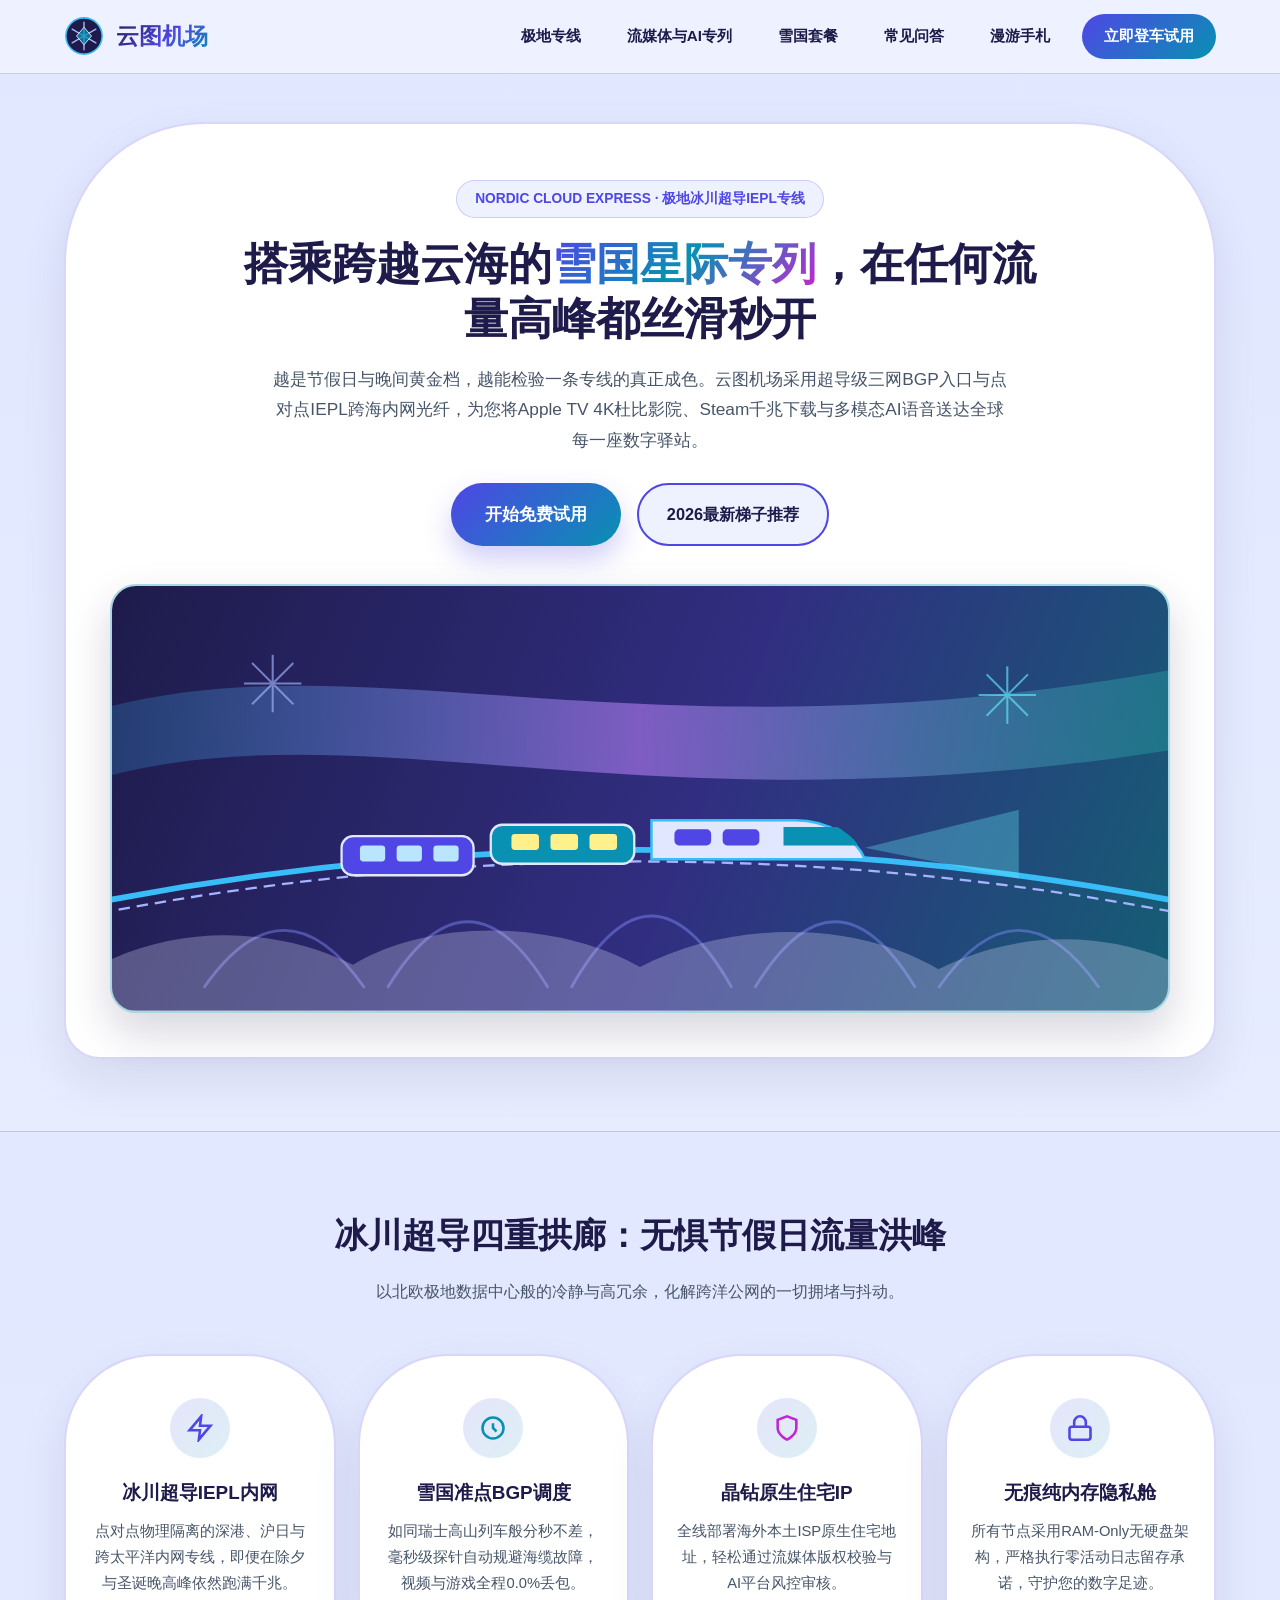
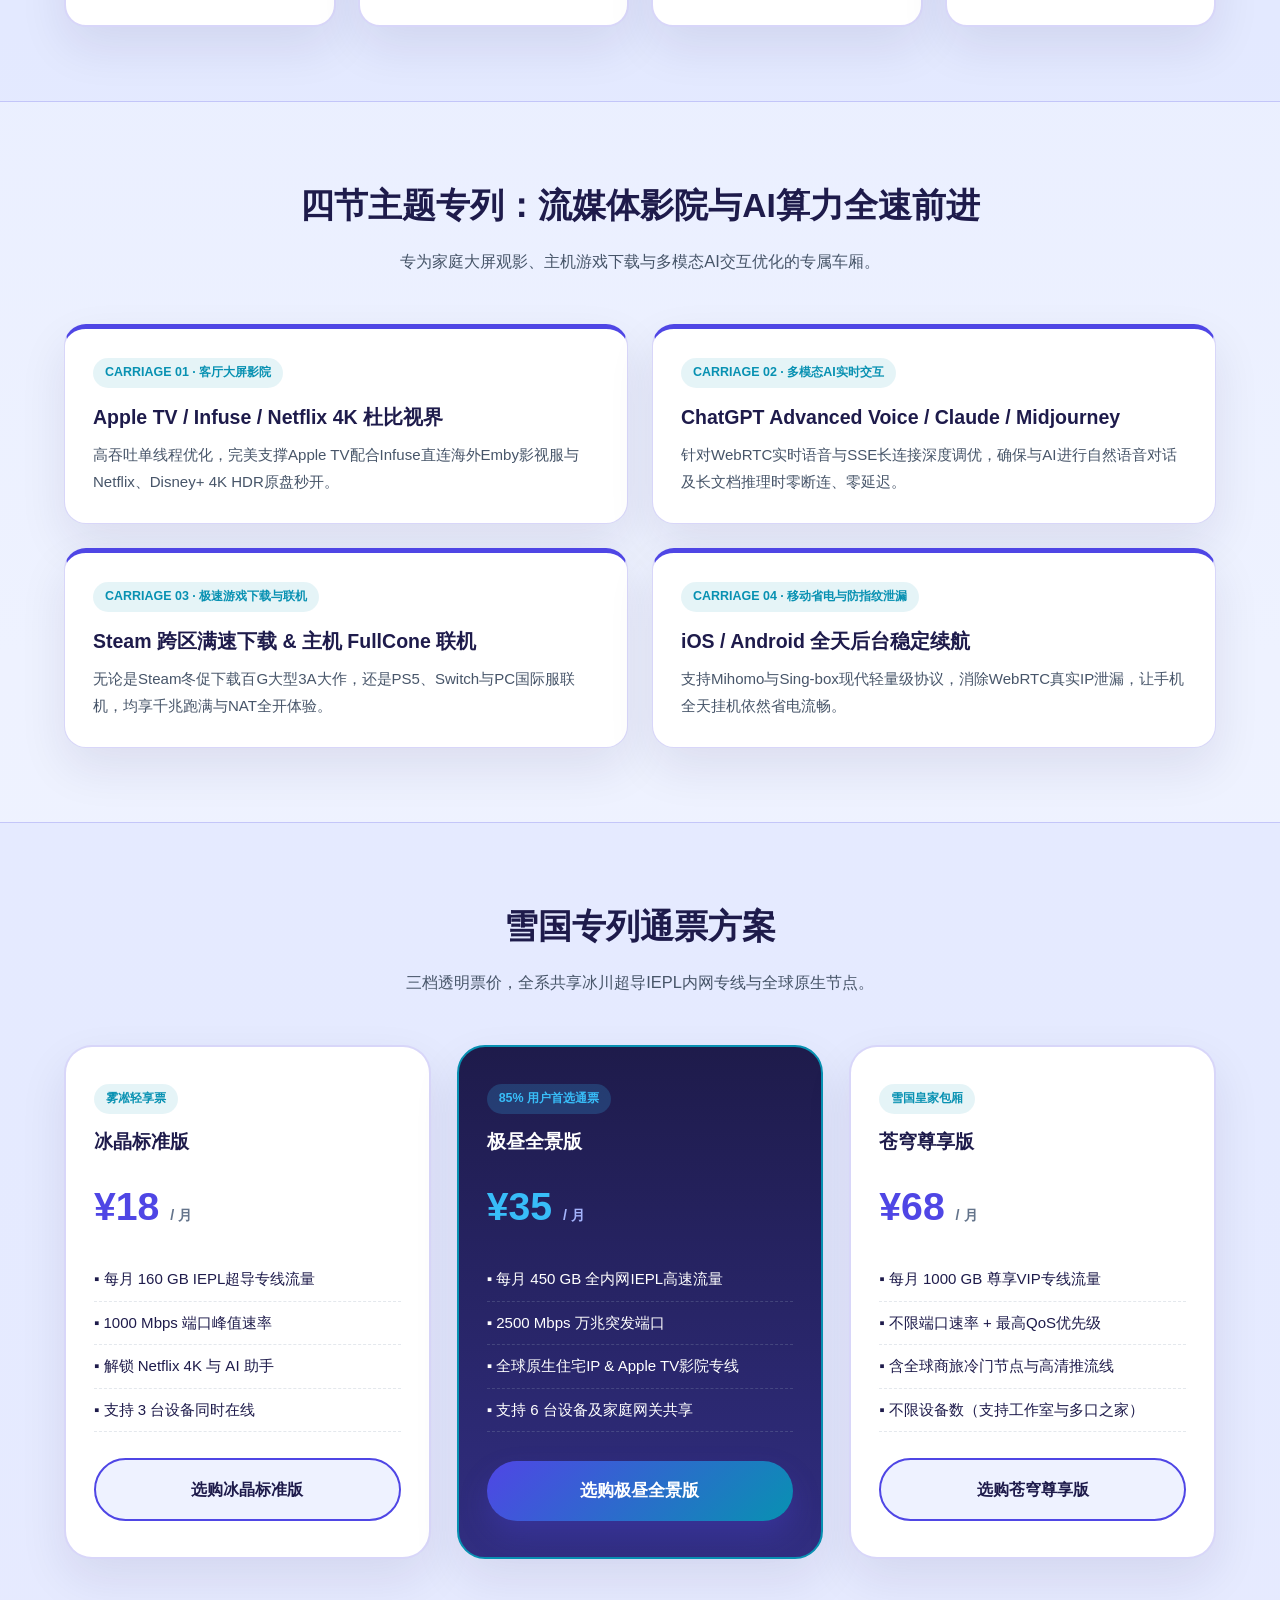
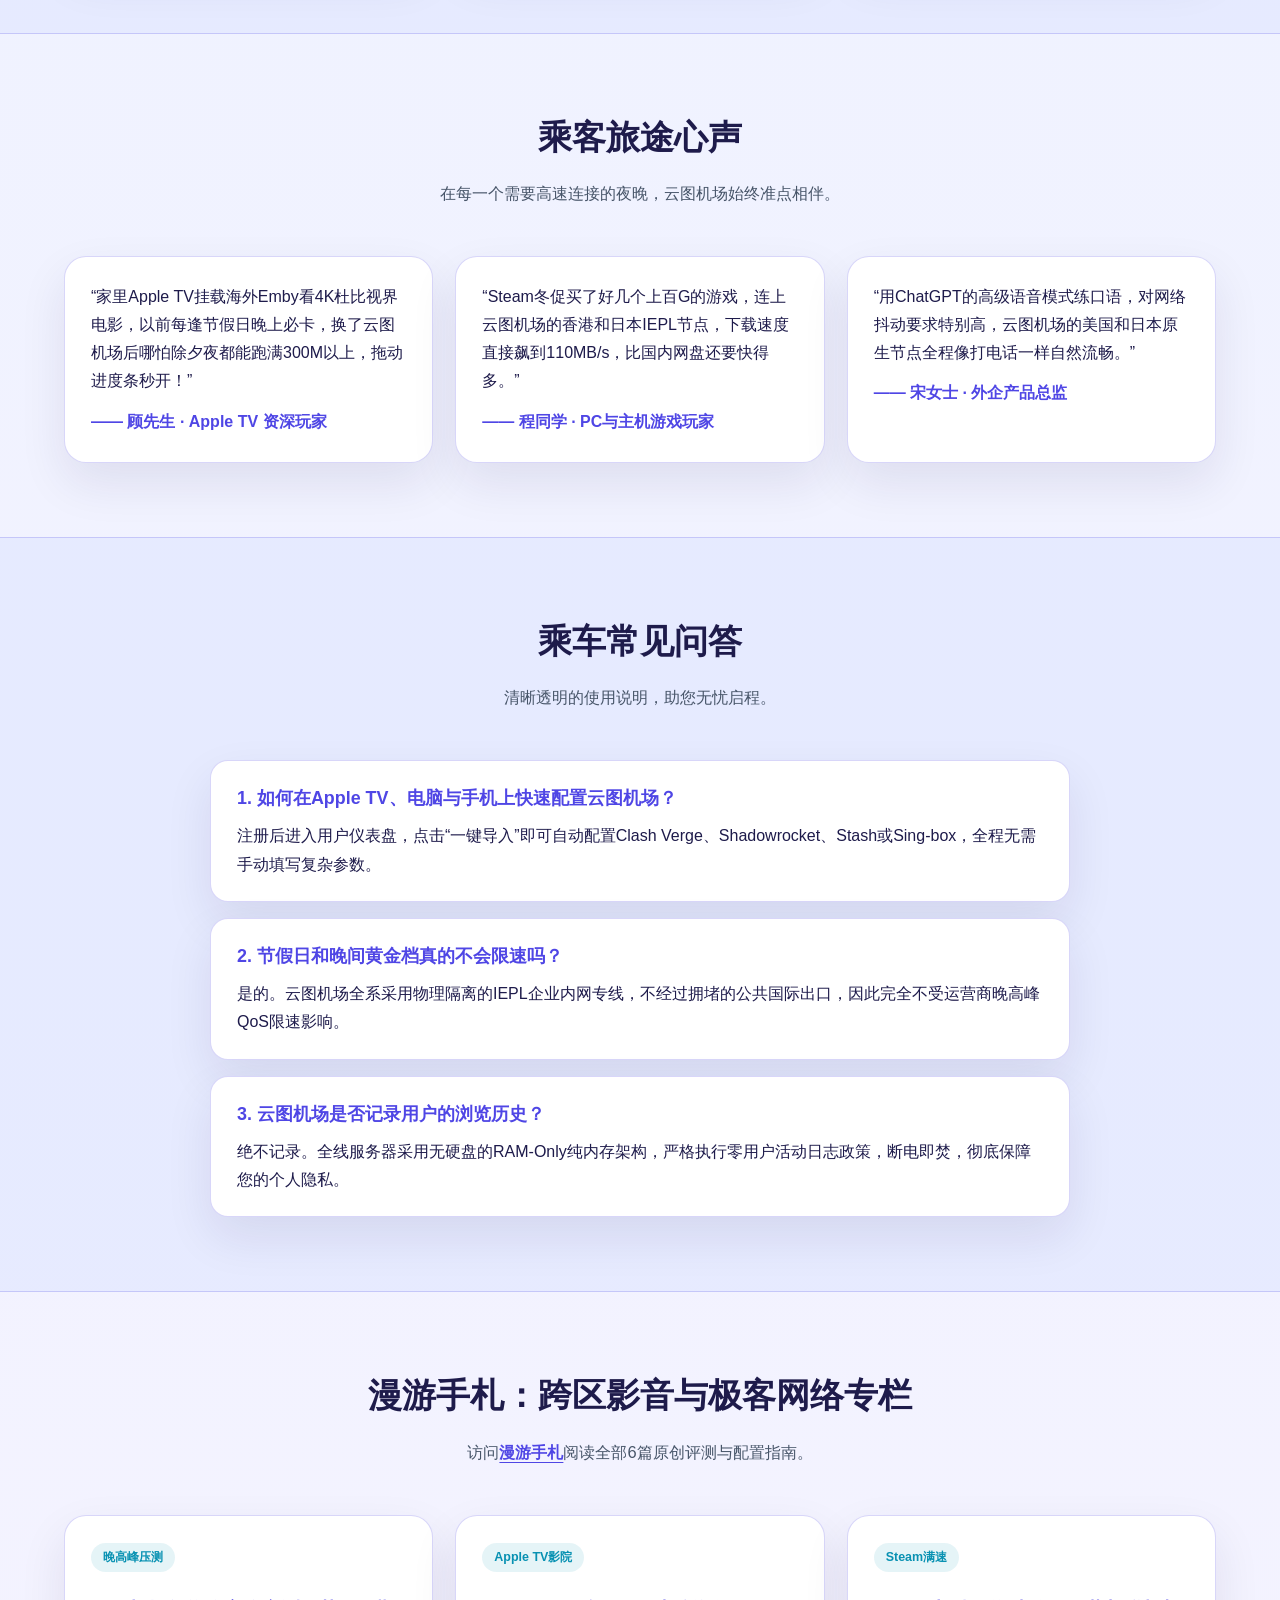
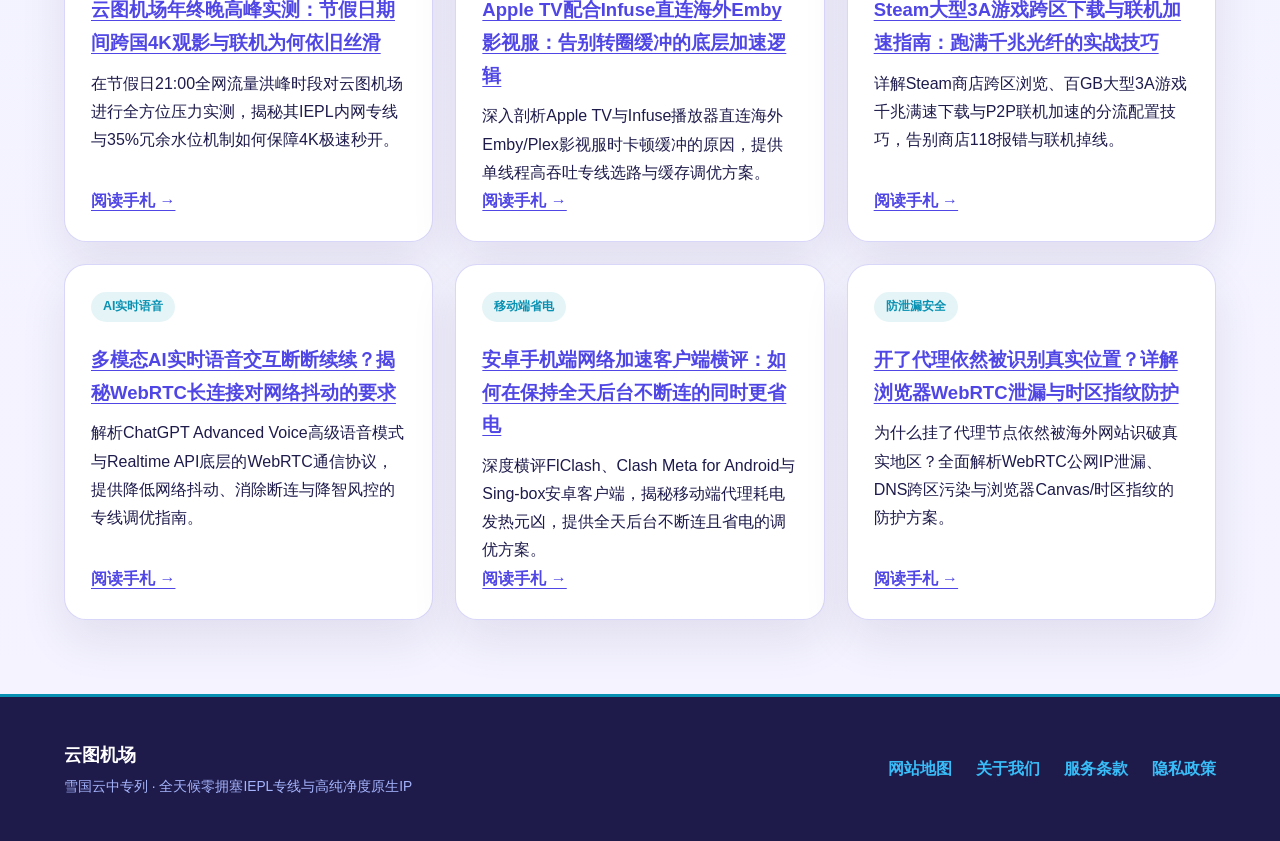
==== index.html @ 168250b0 "Deploy yuntujichang.christmas landing page" ====
<!DOCTYPE html>
<html lang="zh-CN">
<head>
  <meta charset="UTF-8">
  <meta name="viewport" content="width=device-width, initial-scale=1.0">
  <title>云图机场 - 极地雪国云中专列与全天候IEPL专线极速秒开网络加速服务</title>
  <meta name="description" content="云图机场以极地冰川级IEPL内网专线打造零拥塞网络加速服务，即使在节假日流量洪峰下依然保障4K流媒体、Steam联机与AI实时语音极速秒开，是值得信赖的机场推荐品牌。">
  <meta name="keywords" content="云图机场,网络加速,极速秒开,机场推荐,IEPL专线,Apple TV加速,Steam联机加速,AI语音专线">
  <link rel="canonical" href="https://yuntujichang.christmas/">
  <meta property="og:type" content="website">
  <meta property="og:title" content="云图机场 - 极地雪国云中专列与全天候IEPL网络加速">
  <meta property="og:description" content="搭载冰川超导IEPL内网专线，让Apple TV 4K观影、Steam跨区下载与AI语音对话瞬息直达。">
  <meta property="og:url" content="https://yuntujichang.christmas/">
  <meta property="og:image" content="https://yuntujichang.christmas/og-cover.png">
  <meta property="og:site_name" content="云图机场">
  <script type="application/ld+json">
  {
    "@context": "https://schema.org",
    "@type": "Product",
    "name": "云图机场",
    "brand": { "@type": "Brand", "name": "云图机场" },
    "description": "云图机场提供极地超导级三网BGP与IEPL内网专线网络加速服务，支持Apple TV 4K流媒体、Steam满速下载与AI实时语音极速秒开。",
    "offers": { "@type": "AggregateOffer", "lowPrice": "18.00", "highPrice": "68.00", "priceCurrency": "CNY", "offerCount": "3" }
  }
  </script>
  <link rel="stylesheet" href="style.css">
</head>
<body>
  <header class="nx-header">
  <div class="nx-container nx-nav-row">
    <a href="index.html" class="nx-brand">
      <svg width="40" height="40" viewBox="0 0 64 64" fill="none" xmlns="http://www.w3.org/2000/svg" aria-label="云图机场极地雪国晶钻徽标">
        <circle cx="32" cy="32" r="29" fill="#1E1B4B" stroke="#38BDF8" stroke-width="2.5"/>
        <path d="M32 10 L32 54 M13 21 L51 43 M51 21 L13 43" stroke="#A5B4FC" stroke-width="2.2" stroke-linecap="round"/>
        <polygon points="32,18 44,32 32,46 20,32" fill="#0891B2" fill-opacity="0.75" stroke="#E0E7FF" stroke-width="1.5"/>
      </svg>
      <span class="nx-brand-title">云图机场</span>
    </a>
    <nav class="nx-nav" aria-label="主导航">
      <a href="index.html#arcade">极地专线</a>
      <a href="index.html#express">流媒体与AI专列</a>
      <a href="index.html#chalet">雪国套餐</a>
      <a href="index.html#faq">常见问答</a>
      <a href="roaming-almanac.html">漫游手札</a>
      <a href="https://ww012.twilightaff.com/#/?code=A56DH1Af" class="btn-nx-top" rel="nofollow" target="_blank">立即登车试用</a>
    </nav>
  </div>
</header>
  <main>
    <section class="nx-hero">
      <div class="nx-container">
        <div class="nx-dome-frame">
          <div class="nx-frost-badge">NORDIC CLOUD EXPRESS · 极地冰川超导IEPL专线</div>
          <h1>搭乘跨越云海的<span>雪国星际专列</span>，在任何流量高峰都丝滑秒开</h1>
          <p class="nx-dome-sub">越是节假日与晚间黄金档，越能检验一条专线的真正成色。云图机场采用超导级三网BGP入口与点对点IEPL跨海内网光纤，为您将Apple TV 4K杜比影院、Steam千兆下载与多模态AI语音送达全球每一座数字驿站。</p>
          <div class="nx-cta-pair">
            <a href="https://ww012.twilightaff.com/#/?code=A56DH1Af" class="btn-nx-iris" rel="nofollow" target="_blank">开始免费试用</a>
            <a href="https://tizilab.net/paihang/" class="btn-nx-crystal" target="_blank">2026最新梯子推荐</a>
          </div>

          <!-- Animated SVG: Enchanted Cloud-Express Train Gliding Across Crystal Viaduct Above Clouds -->
          <div class="nx-train-stage" role="img" aria-label="云图机场极地雪国云中列车跨越冰晶高架桥与云海动态插画">
            <svg viewBox="0 0 920 370" fill="none" xmlns="http://www.w3.org/2000/svg">
              <defs>
                <linearGradient id="nordicSky" x1="0" y1="0" x2="920" y2="370" gradientUnits="userSpaceOnUse">
                  <stop offset="0%" stop-color="#1E1B4B"/>
                  <stop offset="55%" stop-color="#312E81"/>
                  <stop offset="100%" stop-color="#155E75"/>
                </linearGradient>
                <linearGradient id="crystalRibbon" x1="0" y1="0" x2="920" y2="0" gradientUnits="userSpaceOnUse">
                  <stop offset="0%" stop-color="#38BDF8" stop-opacity="0.2"/>
                  <stop offset="50%" stop-color="#C084FC" stop-opacity="0.55"/>
                  <stop offset="100%" stop-color="#2DD4BF" stop-opacity="0.25"/>
                </linearGradient>
              </defs>
              <rect width="920" height="370" fill="url(#nordicSky)"/>
              <!-- Undulating Northern Sky Light Ribbon -->
              <path d="M-20 110 C 220 40, 460 160, 940 70 L 940 140 C 460 220, 220 100, -20 170 Z" fill="url(#crystalRibbon)" class="anim-sky-ribbon"/>
              <!-- Spinning Geometric Ice Crystals -->
              <g class="anim-snowflake-1" stroke="#A5B4FC" stroke-width="1.8" opacity="0.65">
                <line x1="140" y1="60" x2="140" y2="110"/><line x1="115" y1="85" x2="165" y2="85"/>
                <line x1="122" y1="67" x2="158" y2="103"/><line x1="158" y1="67" x2="122" y2="103"/>
              </g>
              <g class="anim-snowflake-2" stroke="#67E8F9" stroke-width="1.8" opacity="0.65">
                <line x1="780" y1="70" x2="780" y2="120"/><line x1="755" y1="95" x2="805" y2="95"/>
                <line x1="762" y1="77" x2="798" y2="113"/><line x1="798" y1="77" x2="762" y2="113"/>
              </g>
              <!-- Arched Crystal Viaduct Bridge Spanning Across Clouds -->
              <path d="M-10 275 Q 460 185 930 275" stroke="#38BDF8" stroke-width="5"/>
              <path d="M-10 285 Q 460 195 930 285" stroke="#A5B4FC" stroke-width="2" stroke-dasharray="10 6"/>
              <!-- Viaduct Crystal Arches -->
              <path d="M80 350 Q 150 250 220 350 M240 350 Q 310 235 380 350 M400 350 Q 470 225 540 350 M560 350 Q 630 235 700 350 M720 350 Q 790 250 860 350" stroke="#818CF8" stroke-width="2.5" stroke-opacity="0.45" fill="none"/>
              <!-- Animated Cloud-Express Sky-Train (云图雪国专列) -->
              <g class="anim-sky-train">
                <!-- Carriage 3 -->
                <rect x="200" y="218" width="115" height="34" rx="10" fill="#4F46E5" stroke="#E0E7FF" stroke-width="2"/>
                <rect x="216" y="226" width="22" height="14" rx="3" fill="#BAE6FD"/>
                <rect x="248" y="226" width="22" height="14" rx="3" fill="#BAE6FD"/>
                <rect x="280" y="226" width="22" height="14" rx="3" fill="#BAE6FD"/>
                <!-- Carriage 2 -->
                <rect x="330" y="208" width="125" height="34" rx="10" fill="#0891B2" stroke="#E0E7FF" stroke-width="2"/>
                <rect x="348" y="216" width="24" height="14" rx="3" fill="#FEF08A"/>
                <rect x="382" y="216" width="24" height="14" rx="3" fill="#FEF08A"/>
                <rect x="416" y="216" width="24" height="14" rx="3" fill="#FEF08A"/>
                <!-- Aerodynamic Lead Locomotive -->
                <path d="M470 204 L595 204 C625 204 648 220 656 238 L470 238 Z" fill="#E0E7FF" stroke="#38BDF8" stroke-width="2.2"/>
                <path d="M585 210 L632 210 C642 216 648 222 650 226 L585 226 Z" fill="#0891B2"/>
                <rect x="490" y="212" width="32" height="14" rx="4" fill="#4F46E5"/>
                <rect x="532" y="212" width="32" height="14" rx="4" fill="#4F46E5"/>
                <!-- Headlight Beam -->
                <polygon points="656,228 790,195 790,255" fill="#67E8F9" fill-opacity="0.32"/>
              </g>
              <!-- Foreground Periwinkle Cloud Banks -->
              <path d="M-20 335 C50 295, 140 295, 210 330 C280 288, 390 292, 460 332 C540 290, 650 292, 720 334 C790 298, 875 300, 940 335 L940 380 L-20 380 Z" fill="#E0E7FF" fill-opacity="0.28"/>
            </svg>
          </div>
        </div>
      </div>
    </section>

    <section id="arcade" class="nx-sec lavender-band">
      <div class="nx-container">
        <div class="nx-sec-head">
          <h2>冰川超导四重拱廊：无惧节假日流量洪峰</h2>
          <p>以北欧极地数据中心般的冷静与高冗余，化解跨洋公网的一切拥堵与抖动。</p>
        </div>
        <div class="nx-arch-grid">
          <div class="nx-arch-card">
            <div class="nx-arch-icon">
              <svg width="28" height="28" viewBox="0 0 24 24" fill="none" stroke="#4F46E5" stroke-width="2.2"><path d="M13 2L3 14h9l-1 8 10-12h-9l1-8z"/></svg>
            </div>
            <h3>冰川超导IEPL内网</h3>
            <p>点对点物理隔离的深港、沪日与跨太平洋内网专线，即便在除夕与圣诞晚高峰依然跑满千兆。</p>
          </div>
          <div class="nx-arch-card">
            <div class="nx-arch-icon">
              <svg width="28" height="28" viewBox="0 0 24 24" fill="none" stroke="#0891B2" stroke-width="2.2"><circle cx="12" cy="12" r="9"/><path d="M12 8v4l3 3"/></svg>
            </div>
            <h3>雪国准点BGP调度</h3>
            <p>如同瑞士高山列车般分秒不差，毫秒级探针自动规避海缆故障，视频与游戏全程0.0%丢包。</p>
          </div>
          <div class="nx-arch-card">
            <div class="nx-arch-icon">
              <svg width="28" height="28" viewBox="0 0 24 24" fill="none" stroke="#C026D3" stroke-width="2.2"><path d="M12 22s8-4 8-10V5l-8-3-8 3v7c0 6 8 10 8 10z"/></svg>
            </div>
            <h3>晶钻原生住宅IP</h3>
            <p>全线部署海外本土ISP原生住宅地址，轻松通过流媒体版权校验与AI平台风控审核。</p>
          </div>
          <div class="nx-arch-card">
            <div class="nx-arch-icon">
              <svg width="28" height="28" viewBox="0 0 24 24" fill="none" stroke="#4F46E5" stroke-width="2.2"><rect x="3" y="11" width="18" height="11" rx="2"/><path d="M7 11V7a5 5 0 0 1 10 0v4"/></svg>
            </div>
            <h3>无痕纯内存隐私舱</h3>
            <p>所有节点采用RAM-Only无硬盘架构，严格执行零活动日志留存承诺，守护您的数字足迹。</p>
          </div>
        </div>
      </div>
    </section>

    <section id="express" class="nx-sec">
      <div class="nx-container">
        <div class="nx-sec-head">
          <h2>四节主题专列：流媒体影院与AI算力全速前进</h2>
          <p>专为家庭大屏观影、主机游戏下载与多模态AI交互优化的专属车厢。</p>
        </div>
        <div class="nx-carriage-grid">
          <div class="nx-carriage-card">
            <span class="nx-carriage-tag">CARRIAGE 01 · 客厅大屏影院</span>
            <h3>Apple TV / Infuse / Netflix 4K 杜比视界</h3>
            <p>高吞吐单线程优化，完美支撑Apple TV配合Infuse直连海外Emby影视服与Netflix、Disney+ 4K HDR原盘秒开。</p>
          </div>
          <div class="nx-carriage-card">
            <span class="nx-carriage-tag">CARRIAGE 02 · 多模态AI实时交互</span>
            <h3>ChatGPT Advanced Voice / Claude / Midjourney</h3>
            <p>针对WebRTC实时语音与SSE长连接深度调优，确保与AI进行自然语音对话及长文档推理时零断连、零延迟。</p>
          </div>
          <div class="nx-carriage-card">
            <span class="nx-carriage-tag">CARRIAGE 03 · 极速游戏下载与联机</span>
            <h3>Steam 跨区满速下载 & 主机 FullCone 联机</h3>
            <p>无论是Steam冬促下载百G大型3A大作，还是PS5、Switch与PC国际服联机，均享千兆跑满与NAT全开体验。</p>
          </div>
          <div class="nx-carriage-card">
            <span class="nx-carriage-tag">CARRIAGE 04 · 移动省电与防指纹泄漏</span>
            <h3>iOS / Android 全天后台稳定续航</h3>
            <p>支持Mihomo与Sing-box现代轻量级协议，消除WebRTC真实IP泄漏，让手机全天挂机依然省电流畅。</p>
          </div>
        </div>
      </div>
    </section>

    <section id="chalet" class="nx-sec lavender-band">
      <div class="nx-container">
        <div class="nx-sec-head">
          <h2>雪国专列通票方案</h2>
          <p>三档透明票价，全系共享冰川超导IEPL内网专线与全球原生节点。</p>
        </div>
        <div class="nx-price-grid">
          <div class="nx-price-card">
            <div>
              <span class="nx-carriage-tag">雾凇轻享票</span>
              <h3>冰晶标准版</h3>
              <div class="nx-price-val">¥18 <small style="font-size:0.9rem;color:#64748B;">/ 月</small></div>
              <ul class="nx-price-ul">
                <li>▪ 每月 160 GB IEPL超导专线流量</li>
                <li>▪ 1000 Mbps 端口峰值速率</li>
                <li>▪ 解锁 Netflix 4K 与 AI 助手</li>
                <li>▪ 支持 3 台设备同时在线</li>
              </ul>
            </div>
            <a href="https://ww012.twilightaff.com/#/?code=A56DH1Af" class="btn-nx-crystal" style="width:100%;" rel="nofollow" target="_blank">选购冰晶标准版</a>
          </div>
          <div class="nx-price-card star">
            <div>
              <span class="nx-carriage-tag" style="background:rgba(56,189,248,0.2);color:#38BDF8;">85% 用户首选通票</span>
              <h3>极昼全景版</h3>
              <div class="nx-price-val">¥35 <small style="font-size:0.9rem;color:#A5B4FC;">/ 月</small></div>
              <ul class="nx-price-ul">
                <li>▪ 每月 450 GB 全内网IEPL高速流量</li>
                <li>▪ 2500 Mbps 万兆突发端口</li>
                <li>▪ 全球原生住宅IP & Apple TV影院专线</li>
                <li>▪ 支持 6 台设备及家庭网关共享</li>
              </ul>
            </div>
            <a href="https://ww012.twilightaff.com/#/?code=A56DH1Af" class="btn-nx-iris" style="width:100%;" rel="nofollow" target="_blank">选购极昼全景版</a>
          </div>
          <div class="nx-price-card">
            <div>
              <span class="nx-carriage-tag">雪国皇家包厢</span>
              <h3>苍穹尊享版</h3>
              <div class="nx-price-val">¥68 <small style="font-size:0.9rem;color:#64748B;">/ 月</small></div>
              <ul class="nx-price-ul">
                <li>▪ 每月 1000 GB 尊享VIP专线流量</li>
                <li>▪ 不限端口速率 + 最高QoS优先级</li>
                <li>▪ 含全球商旅冷门节点与高清推流线</li>
                <li>▪ 不限设备数（支持工作室与多口之家）</li>
              </ul>
            </div>
            <a href="https://ww012.twilightaff.com/#/?code=A56DH1Af" class="btn-nx-crystal" style="width:100%;" rel="nofollow" target="_blank">选购苍穹尊享版</a>
          </div>
        </div>
      </div>
    </section>

    <section class="nx-sec">
      <div class="nx-container">
        <div class="nx-sec-head">
          <h2>乘客旅途心声</h2>
          <p>在每一个需要高速连接的夜晚，云图机场始终准点相伴。</p>
        </div>
        <div class="nx-voice-row">
          <div class="nx-voice-card">
            <p>“家里Apple TV挂载海外Emby看4K杜比视界电影，以前每逢节假日晚上必卡，换了云图机场后哪怕除夕夜都能跑满300M以上，拖动进度条秒开！”</p>
            <strong style="display:block;margin-top:12px;color:var(--iris-main);">—— 顾先生 · Apple TV 资深玩家</strong>
          </div>
          <div class="nx-voice-card">
            <p>“Steam冬促买了好几个上百G的游戏，连上云图机场的香港和日本IEPL节点，下载速度直接飙到110MB/s，比国内网盘还要快得多。”</p>
            <strong style="display:block;margin-top:12px;color:var(--iris-main);">—— 程同学 · PC与主机游戏玩家</strong>
          </div>
          <div class="nx-voice-card">
            <p>“用ChatGPT的高级语音模式练口语，对网络抖动要求特别高，云图机场的美国和日本原生节点全程像打电话一样自然流畅。”</p>
            <strong style="display:block;margin-top:12px;color:var(--iris-main);">—— 宋女士 · 外企产品总监</strong>
          </div>
        </div>
      </div>
    </section>

    <section id="faq" class="nx-sec lavender-band">
      <div class="nx-container">
        <div class="nx-sec-head">
          <h2>乘车常见问答</h2>
          <p>清晰透明的使用说明，助您无忧启程。</p>
        </div>
        <div class="nx-faq-stack">
          <div class="nx-faq-item">
            <h3>1. 如何在Apple TV、电脑与手机上快速配置云图机场？</h3>
            <p>注册后进入用户仪表盘，点击“一键导入”即可自动配置Clash Verge、Shadowrocket、Stash或Sing-box，全程无需手动填写复杂参数。</p>
          </div>
          <div class="nx-faq-item">
            <h3>2. 节假日和晚间黄金档真的不会限速吗？</h3>
            <p>是的。云图机场全系采用物理隔离的IEPL企业内网专线，不经过拥堵的公共国际出口，因此完全不受运营商晚高峰QoS限速影响。</p>
          </div>
          <div class="nx-faq-item">
            <h3>3. 云图机场是否记录用户的浏览历史？</h3>
            <p>绝不记录。全线服务器采用无硬盘的RAM-Only纯内存架构，严格执行零用户活动日志政策，断电即焚，彻底保障您的个人隐私。</p>
          </div>
        </div>
      </div>
    </section>

    <section class="nx-sec">
      <div class="nx-container">
        <div class="nx-sec-head">
          <h2>漫游手札：跨区影音与极客网络专栏</h2>
          <p>访问<a href="roaming-almanac.html">漫游手札</a>阅读全部6篇原创评测与配置指南。</p>
        </div>
        <div class="nx-hub-grid">
          
        <article class="nx-hub-card">
          <div>
            <span class="nx-carriage-tag">晚高峰压测</span>
            <h3><a href="yuntujichang-holiday-peak-traffic-test.html">云图机场年终晚高峰实测：节假日期间跨国4K观影与联机为何依旧丝滑</a></h3>
            <p>在节假日21:00全网流量洪峰时段对云图机场进行全方位压力实测，揭秘其IEPL内网专线与35%冗余水位机制如何保障4K极速秒开。</p>
          </div>
          <a href="yuntujichang-holiday-peak-traffic-test.html">阅读手札 →</a>
        </article>
        <article class="nx-hub-card">
          <div>
            <span class="nx-carriage-tag">Apple TV影院</span>
            <h3><a href="apple-tv-infuse-plex-emby-direct-play.html">Apple TV配合Infuse直连海外Emby影视服：告别转圈缓冲的底层加速逻辑</a></h3>
            <p>深入剖析Apple TV与Infuse播放器直连海外Emby/Plex影视服时卡顿缓冲的原因，提供单线程高吞吐专线选路与缓存调优方案。</p>
          </div>
          <a href="apple-tv-infuse-plex-emby-direct-play.html">阅读手札 →</a>
        </article>
        <article class="nx-hub-card">
          <div>
            <span class="nx-carriage-tag">Steam满速</span>
            <h3><a href="steam-winter-sale-multi-region-download.html">Steam大型3A游戏跨区下载与联机加速指南：跑满千兆光纤的实战技巧</a></h3>
            <p>详解Steam商店跨区浏览、百GB大型3A游戏千兆满速下载与P2P联机加速的分流配置技巧，告别商店118报错与联机掉线。</p>
          </div>
          <a href="steam-winter-sale-multi-region-download.html">阅读手札 →</a>
        </article>
        <article class="nx-hub-card">
          <div>
            <span class="nx-carriage-tag">AI实时语音</span>
            <h3><a href="chatgpt-advanced-voice-realtime-api-network.html">多模态AI实时语音交互断断续续？揭秘WebRTC长连接对网络抖动的要求</a></h3>
            <p>解析ChatGPT Advanced Voice高级语音模式与Realtime API底层的WebRTC通信协议，提供降低网络抖动、消除断连与降智风控的专线调优指南。</p>
          </div>
          <a href="chatgpt-advanced-voice-realtime-api-network.html">阅读手札 →</a>
        </article>
        <article class="nx-hub-card">
          <div>
            <span class="nx-carriage-tag">移动端省电</span>
            <h3><a href="android-clash-meta-flclash-battery-saving.html">安卓手机端网络加速客户端横评：如何在保持全天后台不断连的同时更省电</a></h3>
            <p>深度横评FlClash、Clash Meta for Android与Sing-box安卓客户端，揭秘移动端代理耗电发热元凶，提供全天后台不断连且省电的调优方案。</p>
          </div>
          <a href="android-clash-meta-flclash-battery-saving.html">阅读手札 →</a>
        </article>
        <article class="nx-hub-card">
          <div>
            <span class="nx-carriage-tag">防泄漏安全</span>
            <h3><a href="webrtc-ip-leak-browser-fingerprint-defense.html">开了代理依然被识别真实位置？详解浏览器WebRTC泄漏与时区指纹防护</a></h3>
            <p>为什么挂了代理节点依然被海外网站识破真实地区？全面解析WebRTC公网IP泄漏、DNS跨区污染与浏览器Canvas/时区指纹的防护方案。</p>
          </div>
          <a href="webrtc-ip-leak-browser-fingerprint-defense.html">阅读手札 →</a>
        </article>
        </div>
      </div>
    </section>
  </main>
  <footer class="nx-footer">
  <div class="nx-container nx-footer-row">
    <div>
      <strong style="font-size: 1.15rem; color: #FFFFFF;">云图机场</strong>
      <p style="font-size: 0.86rem; color: #A5B4FC; margin-top: 4px;">雪国云中专列 · 全天候零拥塞IEPL专线与高纯净度原生IP</p>
    </div>
    <div class="nx-footer-links">
      <a href="sitemap.html">网站地图</a>
      <a href="about.html">关于我们</a>
      <a href="terms.html">服务条款</a>
      <a href="privacy.html">隐私政策</a>
    </div>
  </div>
</footer>
</body>
</html>
---- style.css ----
/* yuntujichang.christmas - Nordic Periwinkle Frost & Glacier Turquoise Sky-Train */
:root {
  --bg-frost: #EEF2FF;
  --bg-lavender: #E0E7FF;
  --bg-crystal: #FFFFFF;
  --ink-nordic: #1E1B4B;
  --ink-slate: #4338CA;
  --iris-main: #4F46E5;
  --glacier-cyan: #0891B2;
  --orchid-pop: #C026D3;
  --border-ice: rgba(79, 70, 229, 0.22);
  --shadow-ice: 0 20px 48px rgba(30, 27, 75, 0.09);
}

* {
  box-sizing: border-box;
  margin: 0;
  padding: 0;
}

html {
  scroll-behavior: smooth;
  font-family: "PingFang SC", "Hiragino Sans GB", "Microsoft YaHei", sans-serif;
  background-color: var(--bg-frost);
  color: var(--ink-nordic);
  line-height: 1.76;
}

body {
  background: linear-gradient(180deg, #E0E7FF 0%, #EEF2FF 40%, #F5F3FF 100%);
  overflow-x: hidden;
}

a, a:visited {
  color: var(--iris-main);
  text-decoration: underline;
  text-underline-offset: 4px;
  font-weight: 700;
  transition: color 0.2s ease;
}

a:hover {
  color: var(--orchid-pop);
}

.nx-container {
  max-width: 1200px;
  margin: 0 auto;
  padding: 0 24px;
}

/* Header */
.nx-header {
  position: sticky;
  top: 0;
  z-index: 100;
  background: rgba(238, 242, 255, 0.94);
  border-bottom: 1px solid var(--border-ice);
  padding: 14px 0;
}

.nx-nav-row {
  display: flex;
  align-items: center;
  justify-content: space-between;
  flex-wrap: wrap;
  gap: 18px;
}

.nx-brand {
  display: inline-flex;
  align-items: center;
  gap: 12px;
  text-decoration: none !important;
}

.nx-brand-title {
  font-size: 1.44rem;
  font-weight: 900;
  background: linear-gradient(135deg, #1E1B4B 0%, #4F46E5 55%, #0891B2 100%);
  -webkit-background-clip: text;
  -webkit-text-fill-color: transparent;
}

.nx-nav {
  display: flex;
  align-items: center;
  gap: 18px;
  flex-wrap: wrap;
}

.nx-nav a, .nx-nav a:visited {
  color: var(--ink-nordic);
  text-decoration: none;
  font-size: 0.95rem;
  font-weight: 600;
  padding: 6px 14px;
  border-radius: 99px;
}

.nx-nav a:hover, .nx-nav a.active {
  background: rgba(79, 70, 229, 0.12);
  color: var(--iris-main);
}

.btn-nx-top, .btn-nx-top:visited {
  background: linear-gradient(135deg, var(--iris-main), var(--glacier-cyan));
  color: #FFFFFF !important;
  text-decoration: none !important;
  padding: 9px 22px !important;
  border-radius: 99px;
  font-weight: 800;
}

/* Grand Arched Dome Hero Layout */
.nx-hero {
  padding: 48px 0 72px;
}

.nx-dome-frame {
  background: var(--bg-crystal);
  border: 2px solid var(--border-ice);
  border-radius: 140px 140px 36px 36px;
  padding: 56px 44px 44px;
  box-shadow: var(--shadow-ice);
  text-align: center;
}

.nx-frost-badge {
  display: inline-flex;
  align-items: center;
  gap: 8px;
  background: var(--bg-frost);
  border: 1px solid var(--border-ice);
  color: var(--iris-main);
  padding: 6px 18px;
  border-radius: 99px;
  font-size: 0.86rem;
  font-weight: 800;
  margin-bottom: 18px;
}

.nx-dome-frame h1 {
  font-size: 2.75rem;
  line-height: 1.25;
  max-width: 820px;
  margin: 0 auto 18px;
  color: var(--ink-nordic);
  font-weight: 900;
}

.nx-dome-frame h1 span {
  background: linear-gradient(135deg, #4F46E5, #0891B2, #C026D3);
  -webkit-background-clip: text;
  -webkit-text-fill-color: transparent;
}

.nx-dome-sub {
  max-width: 740px;
  margin: 0 auto 28px;
  font-size: 1.08rem;
  color: #475569;
}

.nx-cta-pair {
  display: flex;
  justify-content: center;
  flex-wrap: wrap;
  gap: 16px;
  margin-bottom: 38px;
}

.btn-nx-iris, .btn-nx-iris:visited {
  display: inline-flex;
  align-items: center;
  justify-content: center;
  background: linear-gradient(135deg, #4F46E5 0%, #0891B2 100%);
  color: #FFFFFF !important;
  text-decoration: none !important;
  padding: 15px 34px;
  border-radius: 99px;
  font-size: 1.05rem;
  font-weight: 800;
  box-shadow: 0 14px 28px rgba(79, 70, 229, 0.26);
  transition: transform 0.2s ease;
}

.btn-nx-iris:hover {
  transform: translateY(-3px);
}

.btn-nx-crystal, .btn-nx-crystal:visited {
  display: inline-flex;
  align-items: center;
  justify-content: center;
  background: var(--bg-frost);
  color: var(--ink-nordic) !important;
  text-decoration: none !important;
  padding: 15px 28px;
  border-radius: 99px;
  font-size: 1.02rem;
  font-weight: 800;
  border: 2px solid var(--iris-main);
  transition: transform 0.2s ease;
}

.btn-nx-crystal:hover {
  background: var(--bg-lavender);
  transform: translateY(-3px);
}

/* Animated SVG Stage: Enchanted Sky-Train Gliding Across Crystal Viaduct in Clouds */
.nx-train-stage {
  border-radius: 26px;
  overflow: hidden;
  border: 2px solid rgba(8, 145, 178, 0.35);
  box-shadow: 0 20px 44px rgba(30, 27, 75, 0.18);
}

.nx-train-stage svg {
  width: 100%;
  height: auto;
  display: block;
}

@keyframes trainGlide {
  0%, 100% { transform: translateX(0px) translateY(0px); }
  50% { transform: translateX(18px) translateY(-6px); }
}

@keyframes snowSpin {
  0% { transform: rotate(0deg); }
  100% { transform: rotate(360deg); }
}

@keyframes ribbonWave {
  0%, 100% { transform: translateY(0px); }
  50% { transform: translateY(10px); }
}

.anim-sky-train {
  animation: trainGlide 5s ease-in-out infinite;
}

.anim-snowflake-1 {
  animation: snowSpin 16s linear infinite;
  transform-origin: 140px 85px;
}

.anim-snowflake-2 {
  animation: snowSpin 20s linear infinite reverse;
  transform-origin: 780px 95px;
}

.anim-sky-ribbon {
  animation: ribbonWave 6s ease-in-out infinite;
}

/* Sections */
.nx-sec {
  padding: 74px 0;
}

.nx-sec.lavender-band {
  background: rgba(224, 231, 255, 0.6);
  border-top: 1px solid var(--border-ice);
  border-bottom: 1px solid var(--border-ice);
}

.nx-sec-head {
  text-align: center;
  max-width: 740px;
  margin: 0 auto 48px;
}

.nx-sec-head h2 {
  font-size: 2.1rem;
  color: var(--ink-nordic);
  margin-bottom: 12px;
  font-weight: 900;
}

.nx-sec-head p {
  color: #475569;
  font-size: 1.03rem;
}

/* 4 Arch-Topped Window Cards */
.nx-arch-grid {
  display: grid;
  grid-template-columns: repeat(4, 1fr);
  gap: 22px;
}

.nx-arch-card {
  background: var(--bg-crystal);
  border: 2px solid var(--border-ice);
  border-radius: 90px 90px 22px 22px;
  padding: 42px 22px 28px;
  text-align: center;
  box-shadow: var(--shadow-ice);
  transition: transform 0.25s ease;
}

.nx-arch-card:hover {
  transform: translateY(-6px);
  border-color: var(--glacier-cyan);
}

.nx-arch-icon {
  width: 60px;
  height: 60px;
  border-radius: 50%;
  background: linear-gradient(135deg, rgba(79, 70, 229, 0.14), rgba(8, 145, 178, 0.14));
  margin: 0 auto 18px;
  display: flex;
  align-items: center;
  justify-content: center;
}

.nx-arch-card h3 {
  font-size: 1.18rem;
  margin-bottom: 10px;
  color: var(--ink-nordic);
}

.nx-arch-card p {
  font-size: 0.92rem;
  color: #475569;
}

/* Streaming & AI Wide Express Carriages (4 cards) */
.nx-carriage-grid {
  display: grid;
  grid-template-columns: repeat(2, 1fr);
  gap: 24px;
}

.nx-carriage-card {
  background: var(--bg-crystal);
  border: 1px solid var(--border-ice);
  border-top: 5px solid var(--iris-main);
  border-radius: 22px;
  padding: 28px;
  box-shadow: var(--shadow-ice);
}

.nx-carriage-tag {
  display: inline-block;
  font-size: 0.78rem;
  font-weight: 800;
  color: var(--glacier-cyan);
  background: rgba(8, 145, 178, 0.1);
  padding: 4px 12px;
  border-radius: 99px;
  margin-bottom: 12px;
}

.nx-carriage-card h3 {
  font-size: 1.22rem;
  margin-bottom: 8px;
  color: var(--ink-nordic);
}

.nx-carriage-card p {
  font-size: 0.94rem;
  color: #475569;
}

/* Pricing (3 Chalet Crystal Cards) */
.nx-price-grid {
  display: grid;
  grid-template-columns: repeat(3, 1fr);
  gap: 26px;
}

.nx-price-card {
  background: var(--bg-crystal);
  border: 2px solid var(--border-ice);
  border-radius: 28px;
  padding: 36px 28px;
  box-shadow: var(--shadow-ice);
  display: flex;
  flex-direction: column;
  justify-content: space-between;
}

.nx-price-card.star {
  background: linear-gradient(180deg, #1E1B4B 0%, #312E81 100%);
  color: #FFFFFF;
  border-color: var(--glacier-cyan);
}

.nx-price-card.star h3,
.nx-price-card.star li {
  color: #FFFFFF !important;
}

.nx-price-val {
  font-size: 2.45rem;
  font-weight: 900;
  color: var(--iris-main);
  margin: 14px 0;
}

.nx-price-card.star .nx-price-val {
  color: #38BDF8;
}

.nx-price-ul {
  list-style: none;
  margin: 16px 0 26px;
}

.nx-price-ul li {
  padding: 8px 0;
  border-bottom: 1px dashed rgba(148, 163, 184, 0.25);
  font-size: 0.94rem;
}

/* Testimonials & FAQ */
.nx-voice-row {
  display: grid;
  grid-template-columns: repeat(3, 1fr);
  gap: 22px;
}

.nx-voice-card {
  background: var(--bg-crystal);
  border: 1px solid var(--border-ice);
  border-radius: 22px;
  padding: 26px;
  box-shadow: var(--shadow-ice);
}

.nx-faq-stack {
  max-width: 860px;
  margin: 0 auto;
  display: grid;
  gap: 16px;
}

.nx-faq-item {
  background: var(--bg-crystal);
  border: 1px solid var(--border-ice);
  border-radius: 18px;
  padding: 22px 26px;
  box-shadow: var(--shadow-ice);
}

.nx-faq-item h3 {
  font-size: 1.12rem;
  color: var(--iris-main);
  margin-bottom: 8px;
}

/* Hub Cards */
.nx-hub-grid {
  display: grid;
  grid-template-columns: repeat(3, 1fr);
  gap: 22px;
}

.nx-hub-card {
  background: var(--bg-crystal);
  border: 1px solid var(--border-ice);
  border-radius: 22px;
  padding: 26px;
  box-shadow: var(--shadow-ice);
  display: flex;
  flex-direction: column;
  justify-content: space-between;
}

.nx-hub-card h2, .nx-hub-card h3 {
  font-size: 1.16rem;
  margin: 10px 0;
}

/* Subpage */
.nx-doc-sec {
  padding: 52px 0 78px;
}

.nx-doc-card {
  max-width: 890px;
  margin: 0 auto;
  background: var(--bg-crystal);
  border: 2px solid var(--border-ice);
  border-radius: 28px;
  padding: 44px;
  box-shadow: var(--shadow-ice);
}

.nx-doc-card h1 {
  font-size: 2rem;
  margin-bottom: 12px;
}

.nx-doc-meta {
  font-size: 0.88rem;
  color: #64748B;
  padding-bottom: 16px;
  margin-bottom: 24px;
  border-bottom: 1px solid var(--border-ice);
  display: flex;
  gap: 16px;
  flex-wrap: wrap;
}

.nx-doc-body h2 {
  font-size: 1.38rem;
  color: var(--iris-main);
  margin: 26px 0 12px;
}

.nx-doc-body h3 {
  font-size: 1.14rem;
  color: var(--glacier-cyan);
  margin: 18px 0 8px;
}

.nx-doc-body p {
  margin-bottom: 15px;
}

.nx-footer {
  background: #1E1B4B;
  color: #E0E7FF;
  padding: 42px 0;
  border-top: 3px solid var(--glacier-cyan);
}

.nx-footer-row {
  display: flex;
  justify-content: space-between;
  align-items: center;
  flex-wrap: wrap;
  gap: 20px;
}

.nx-footer-links {
  display: flex;
  gap: 24px;
  flex-wrap: wrap;
}

.nx-footer-links a, .nx-footer-links a:visited {
  color: #38BDF8 !important;
  text-decoration: none;
}

@media (max-width: 980px) {
  .nx-arch-grid,
  .nx-carriage-grid,
  .nx-price-grid,
  .nx-voice-row,
  .nx-hub-grid {
    grid-template-columns: 1fr;
  }
  .nx-dome-frame {
    border-radius: 48px 48px 24px 24px;
    padding: 36px 20px;
  }
}

@media (max-width: 768px) {
  .nx-nav-row {
    flex-direction: column;
    align-items: flex-start;
  }
  .nx-nav {
    display: flex !important;
    width: 100%;
    flex-wrap: wrap;
    gap: 8px;
  }
  .nx-dome-frame h1 {
    font-size: 2rem;
  }
  .nx-doc-card {
    padding: 24px 18px;
  }
}
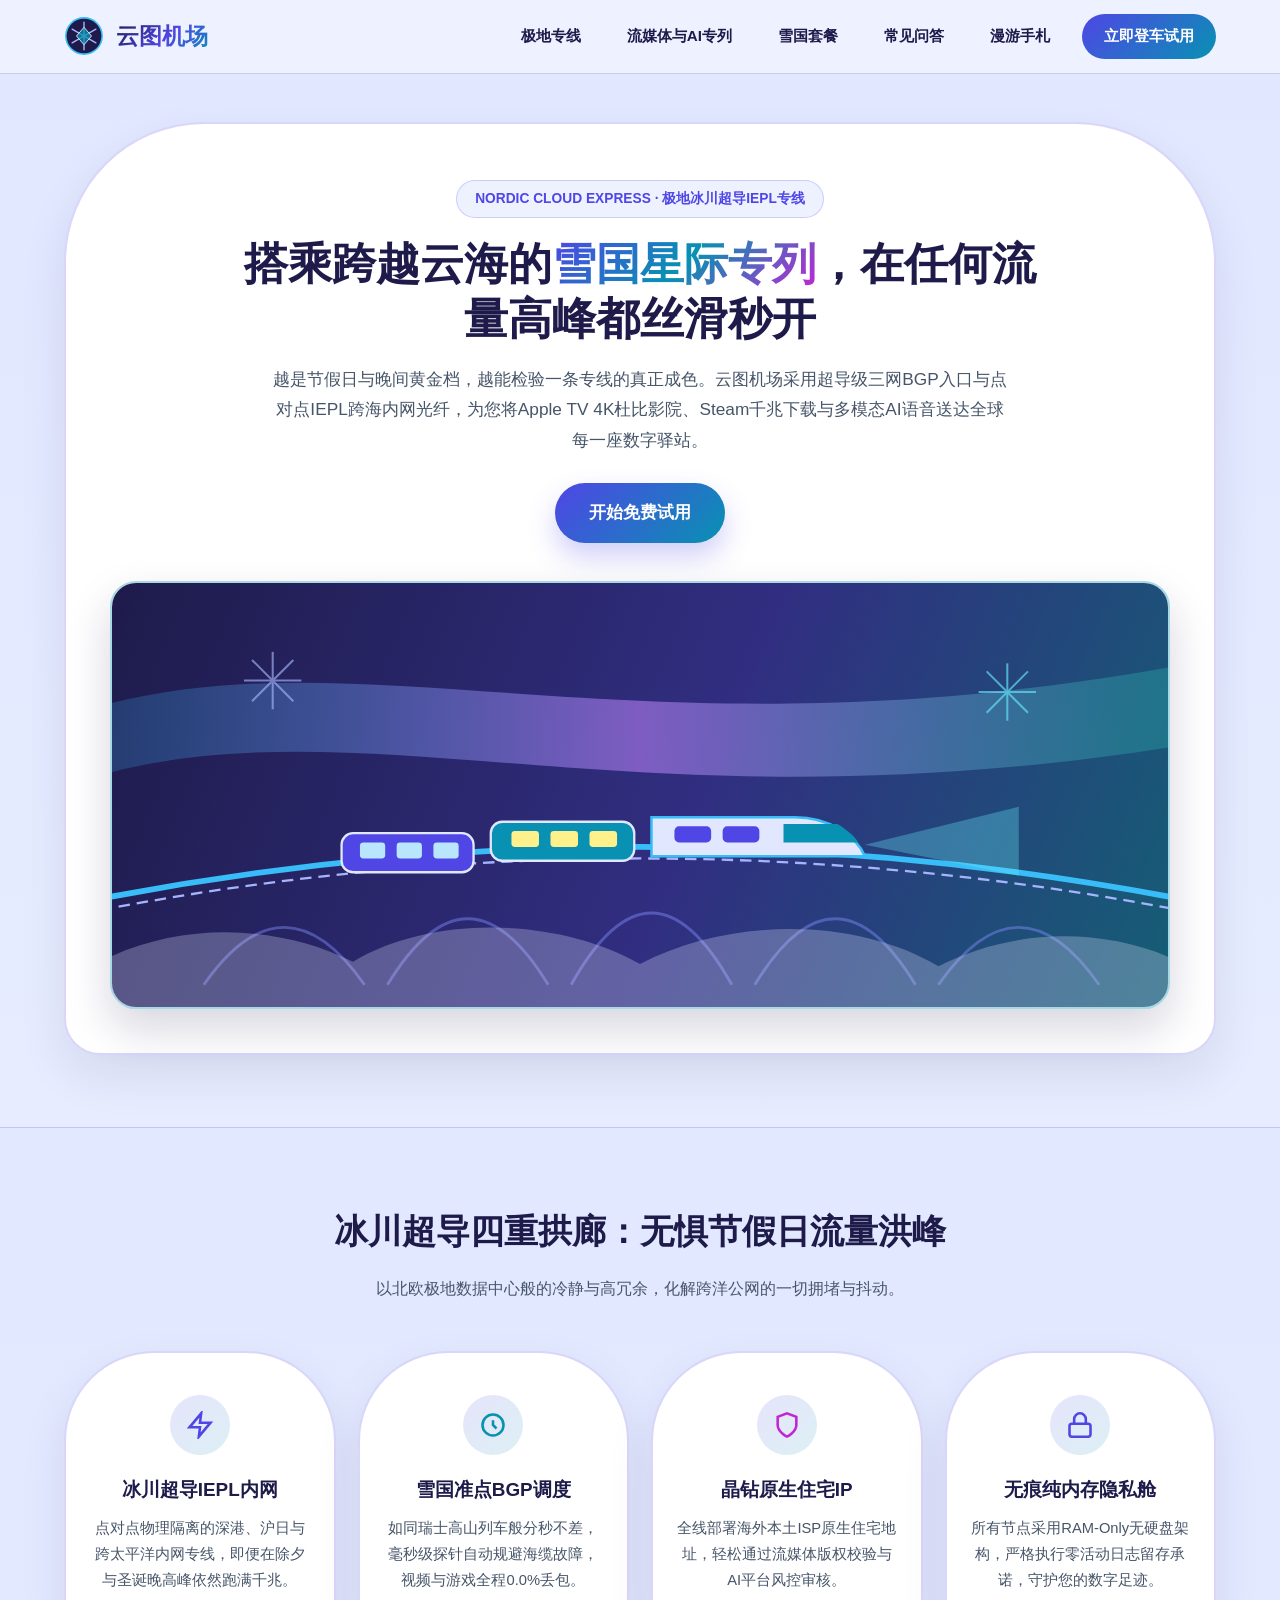
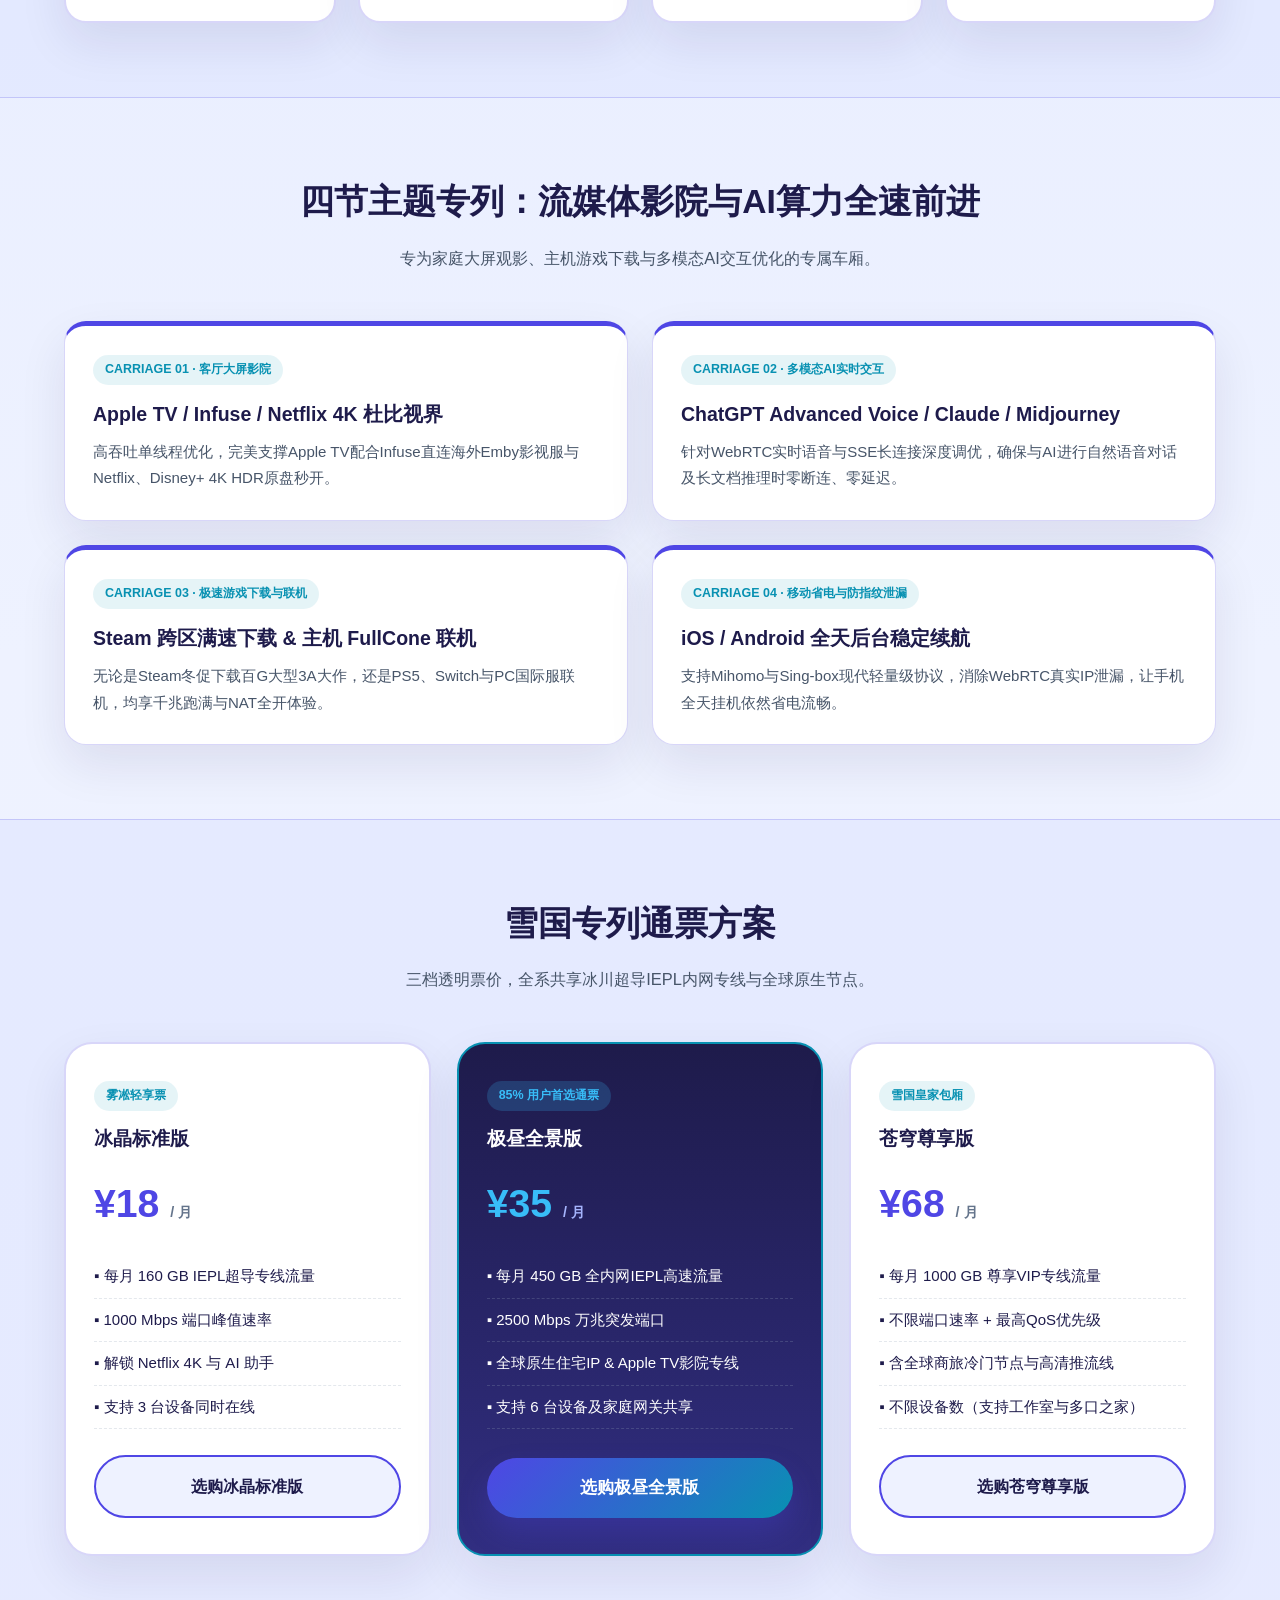
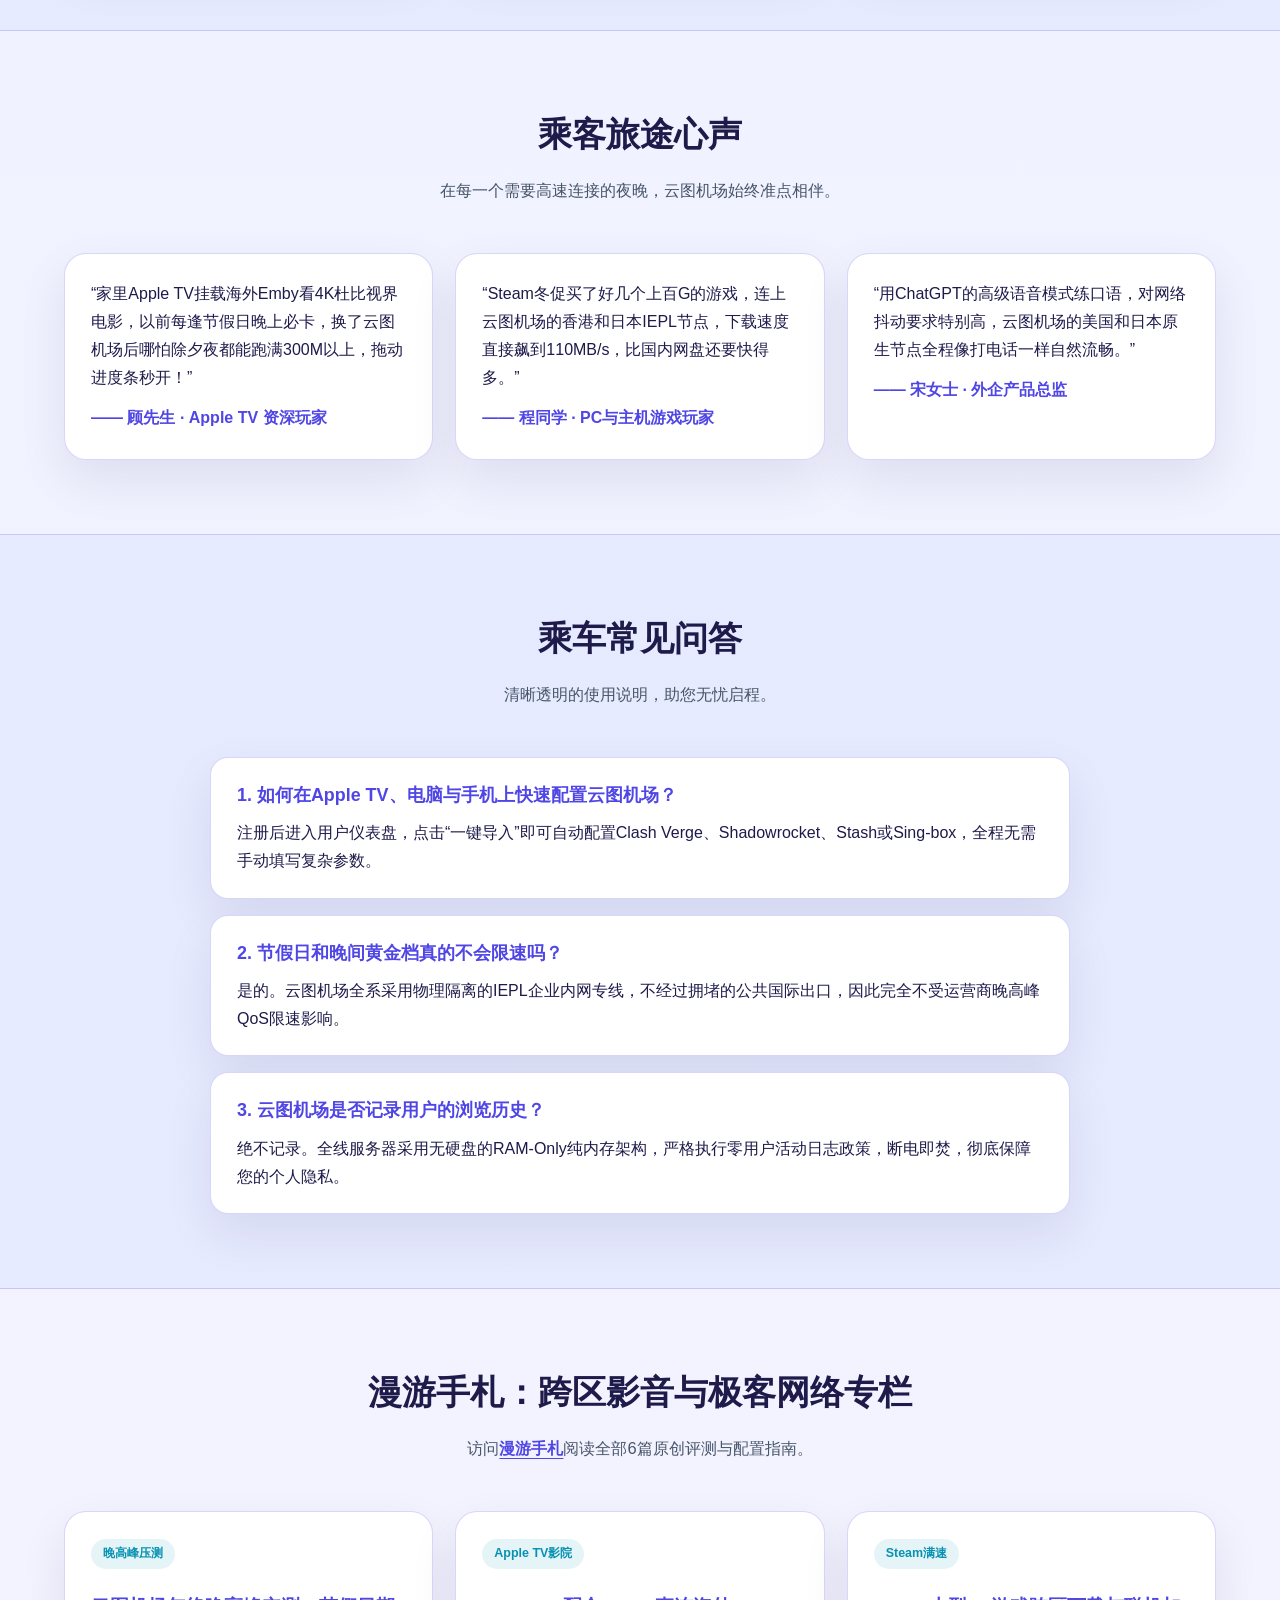
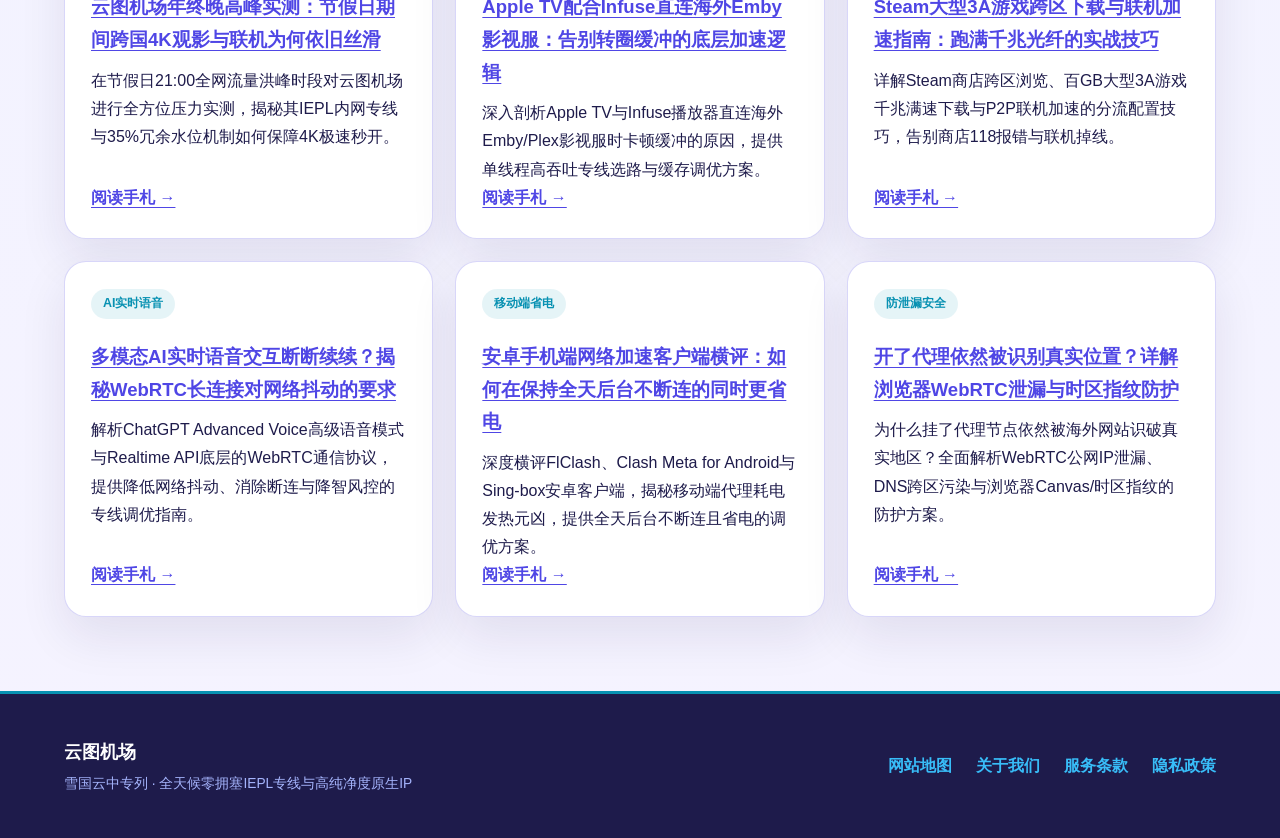
==== commit 1de365ed: "fix: remove external blog links, desensitize subscription terms, and align official landing page sty" ====
--- a/index.html
+++ b/index.html
@@ -55,7 +55,7 @@
           <p class="nx-dome-sub">越是节假日与晚间黄金档，越能检验一条专线的真正成色。云图机场采用超导级三网BGP入口与点对点IEPL跨海内网光纤，为您将Apple TV 4K杜比影院、Steam千兆下载与多模态AI语音送达全球每一座数字驿站。</p>
           <div class="nx-cta-pair">
             <a href="https://ww012.twilightaff.com/#/?code=A56DH1Af" class="btn-nx-iris" rel="nofollow" target="_blank">开始免费试用</a>
-            <a href="https://tizilab.net/paihang/" class="btn-nx-crystal" target="_blank">2026最新梯子推荐</a>
+            
           </div>
 
           <!-- Animated SVG: Enchanted Cloud-Express Train Gliding Across Crystal Viaduct Above Clouds -->
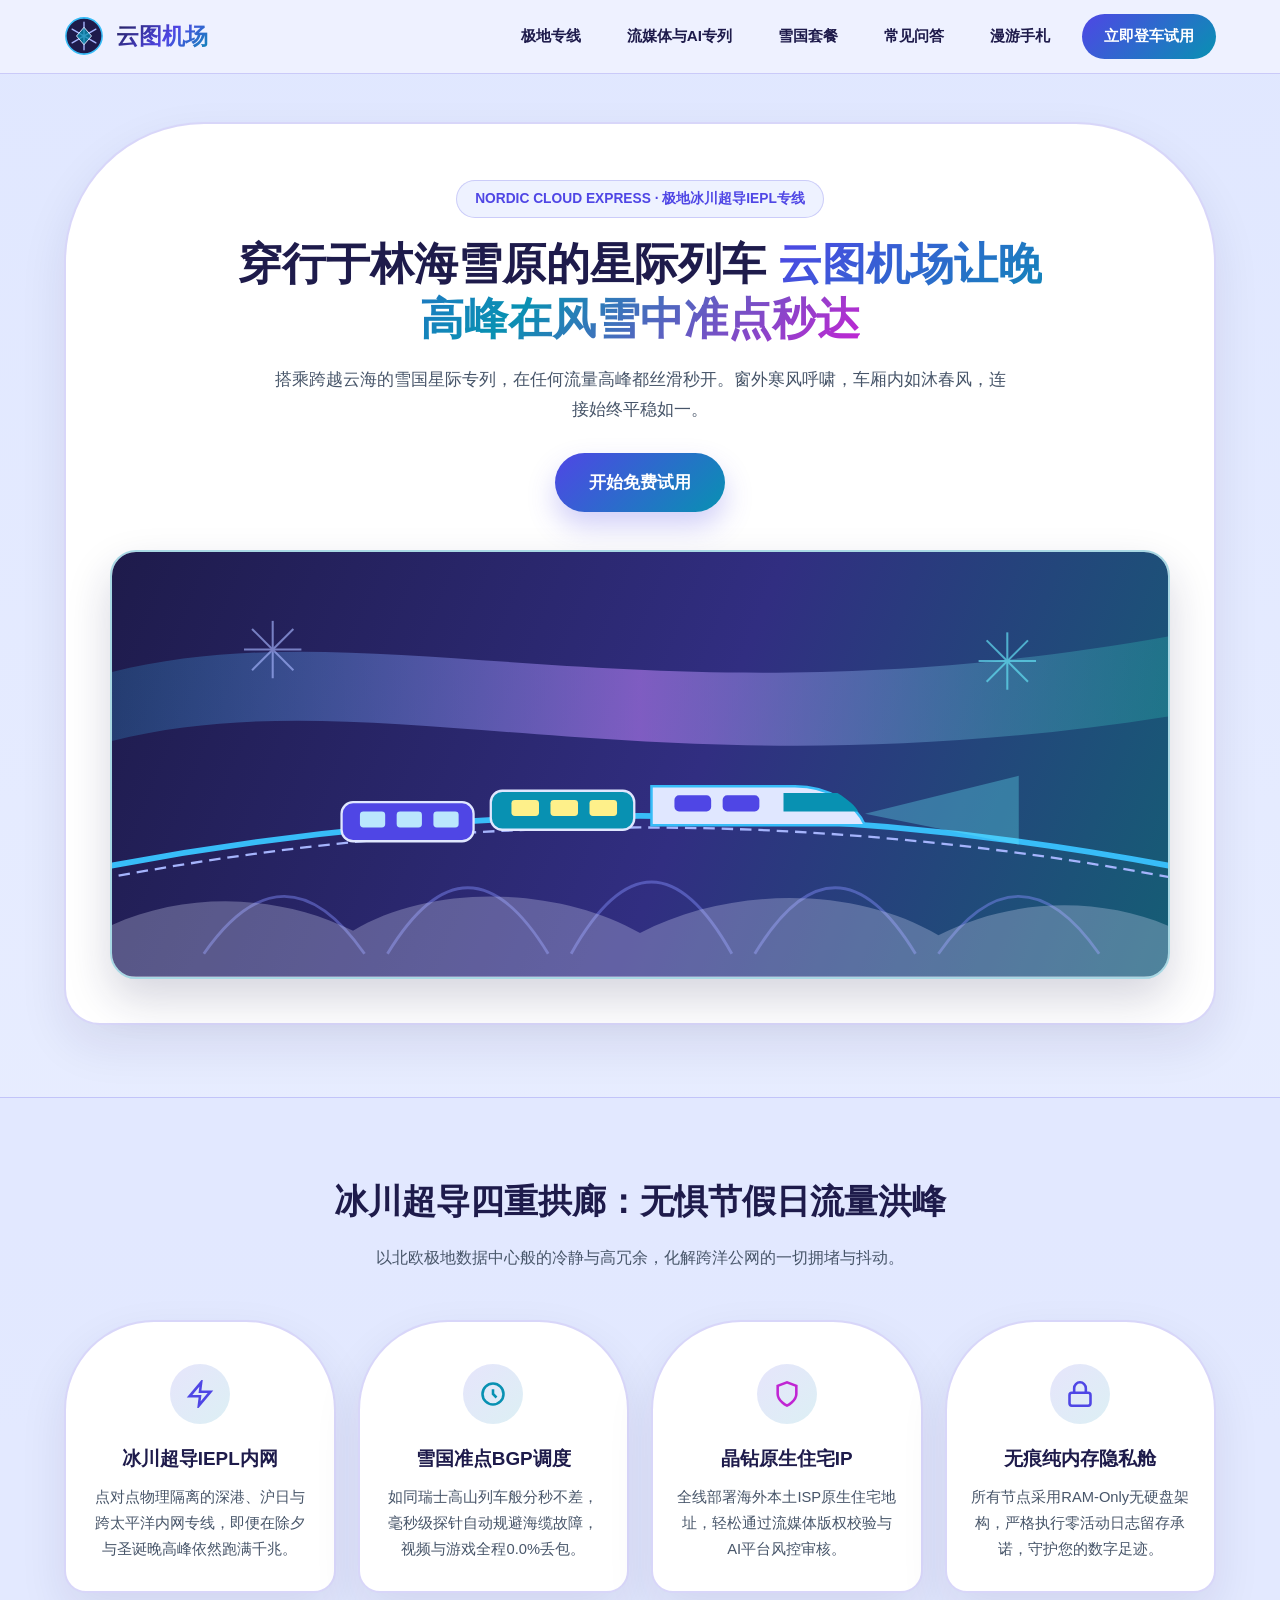
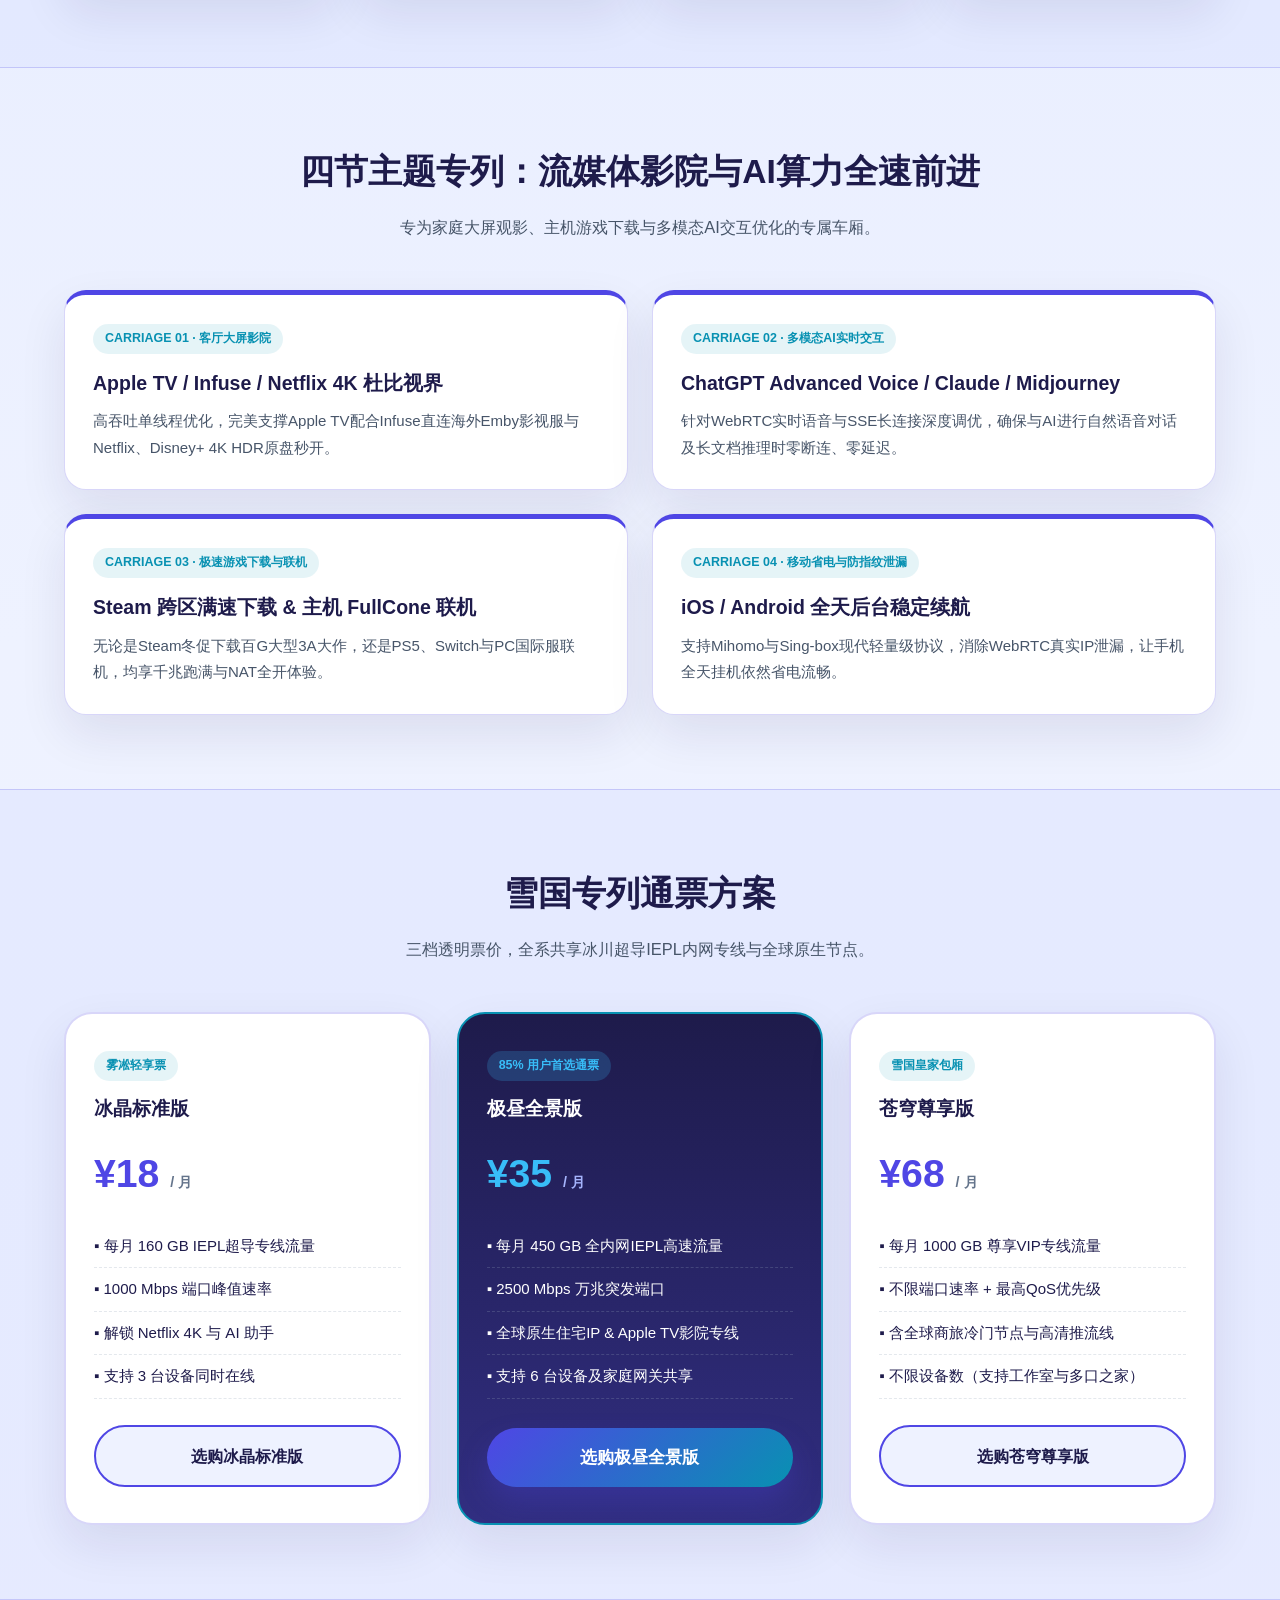
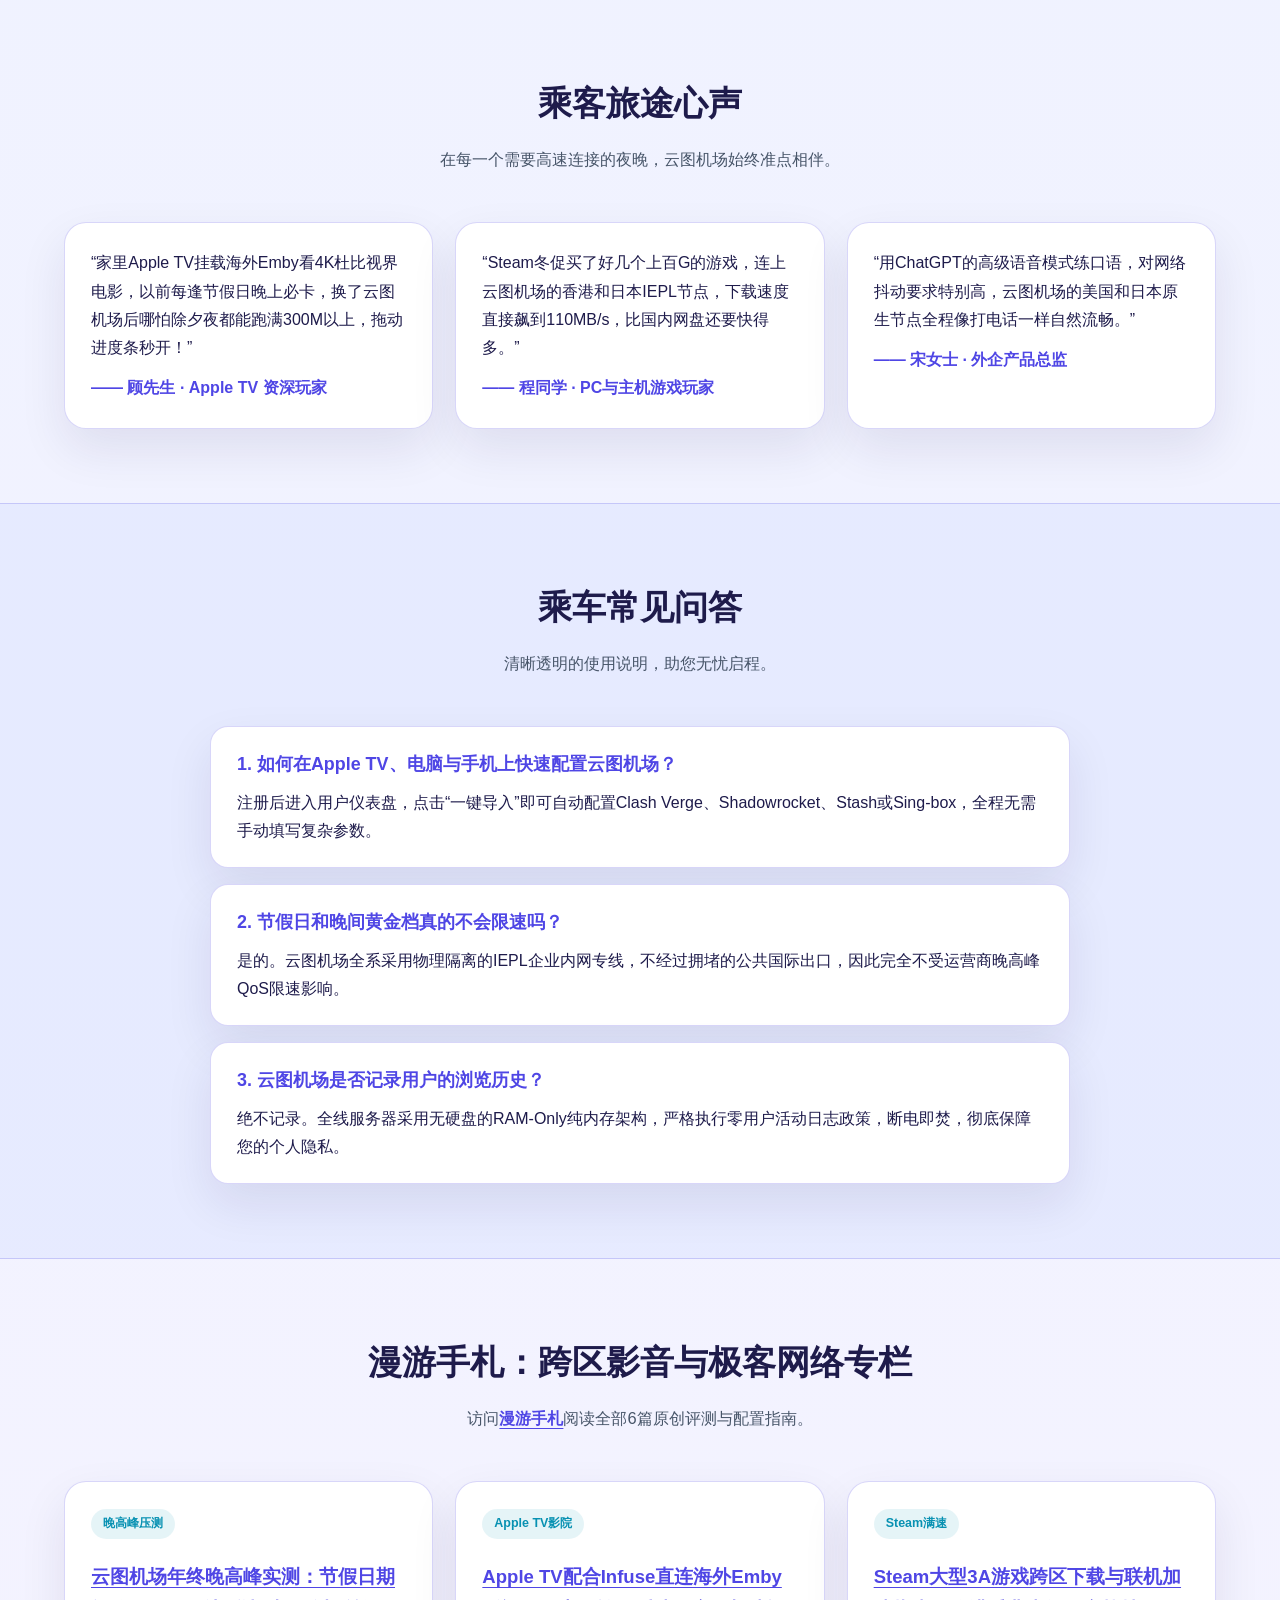
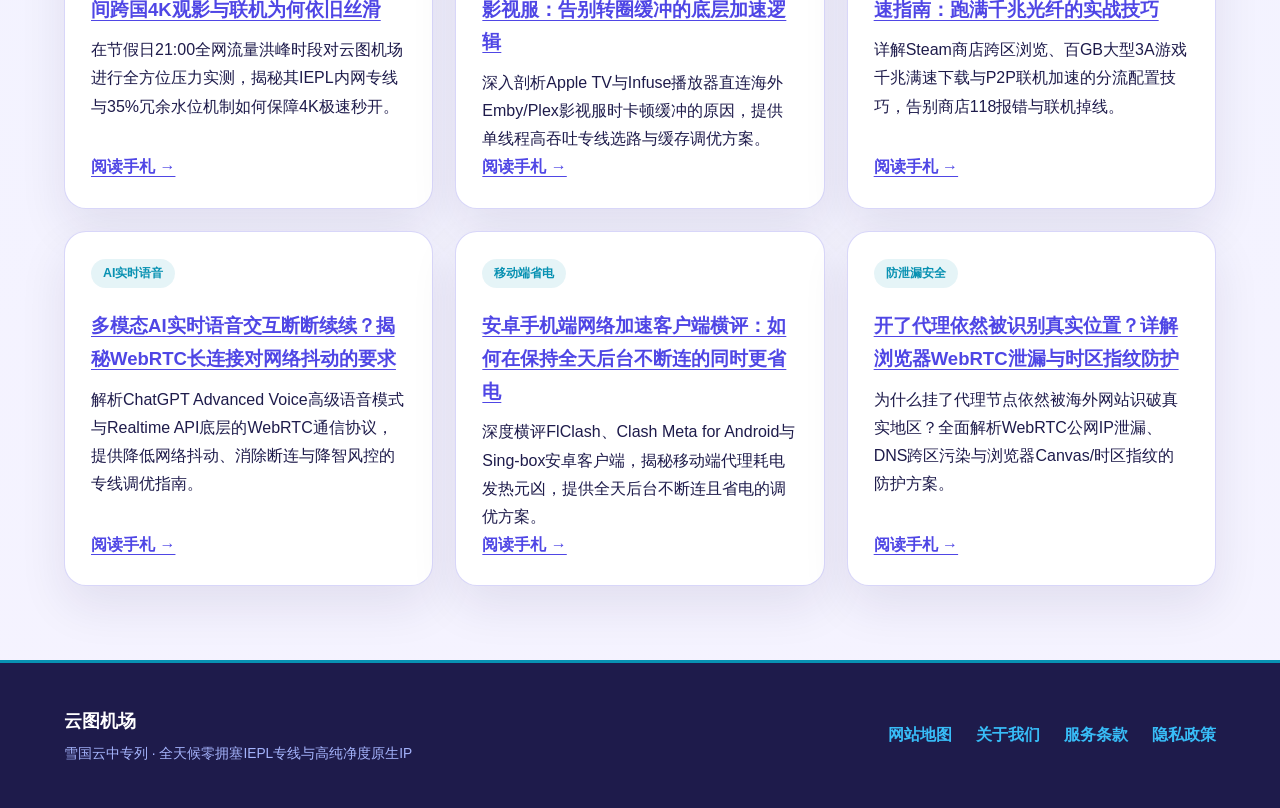
==== commit 6f0dd3cb: "revert: restore original layout and structure prior to pricing changes while keeping bespoke hero in" ====
--- a/index.html
+++ b/index.html
@@ -51,8 +51,8 @@
       <div class="nx-container">
         <div class="nx-dome-frame">
           <div class="nx-frost-badge">NORDIC CLOUD EXPRESS · 极地冰川超导IEPL专线</div>
-          <h1>搭乘跨越云海的<span>雪国星际专列</span>，在任何流量高峰都丝滑秒开</h1>
-          <p class="nx-dome-sub">越是节假日与晚间黄金档，越能检验一条专线的真正成色。云图机场采用超导级三网BGP入口与点对点IEPL跨海内网光纤，为您将Apple TV 4K杜比影院、Steam千兆下载与多模态AI语音送达全球每一座数字驿站。</p>
+          <h1>穿行于林海雪原的星际列车 <span>云图机场让晚高峰在风雪中准点秒达</span></h1>
+          <p class="nx-dome-sub">搭乘跨越云海的雪国星际专列，在任何流量高峰都丝滑秒开。窗外寒风呼啸，车厢内如沐春风，连接始终平稳如一。</p>
           <div class="nx-cta-pair">
             <a href="https://ww012.twilightaff.com/#/?code=A56DH1Af" class="btn-nx-iris" rel="nofollow" target="_blank">开始免费试用</a>
             
